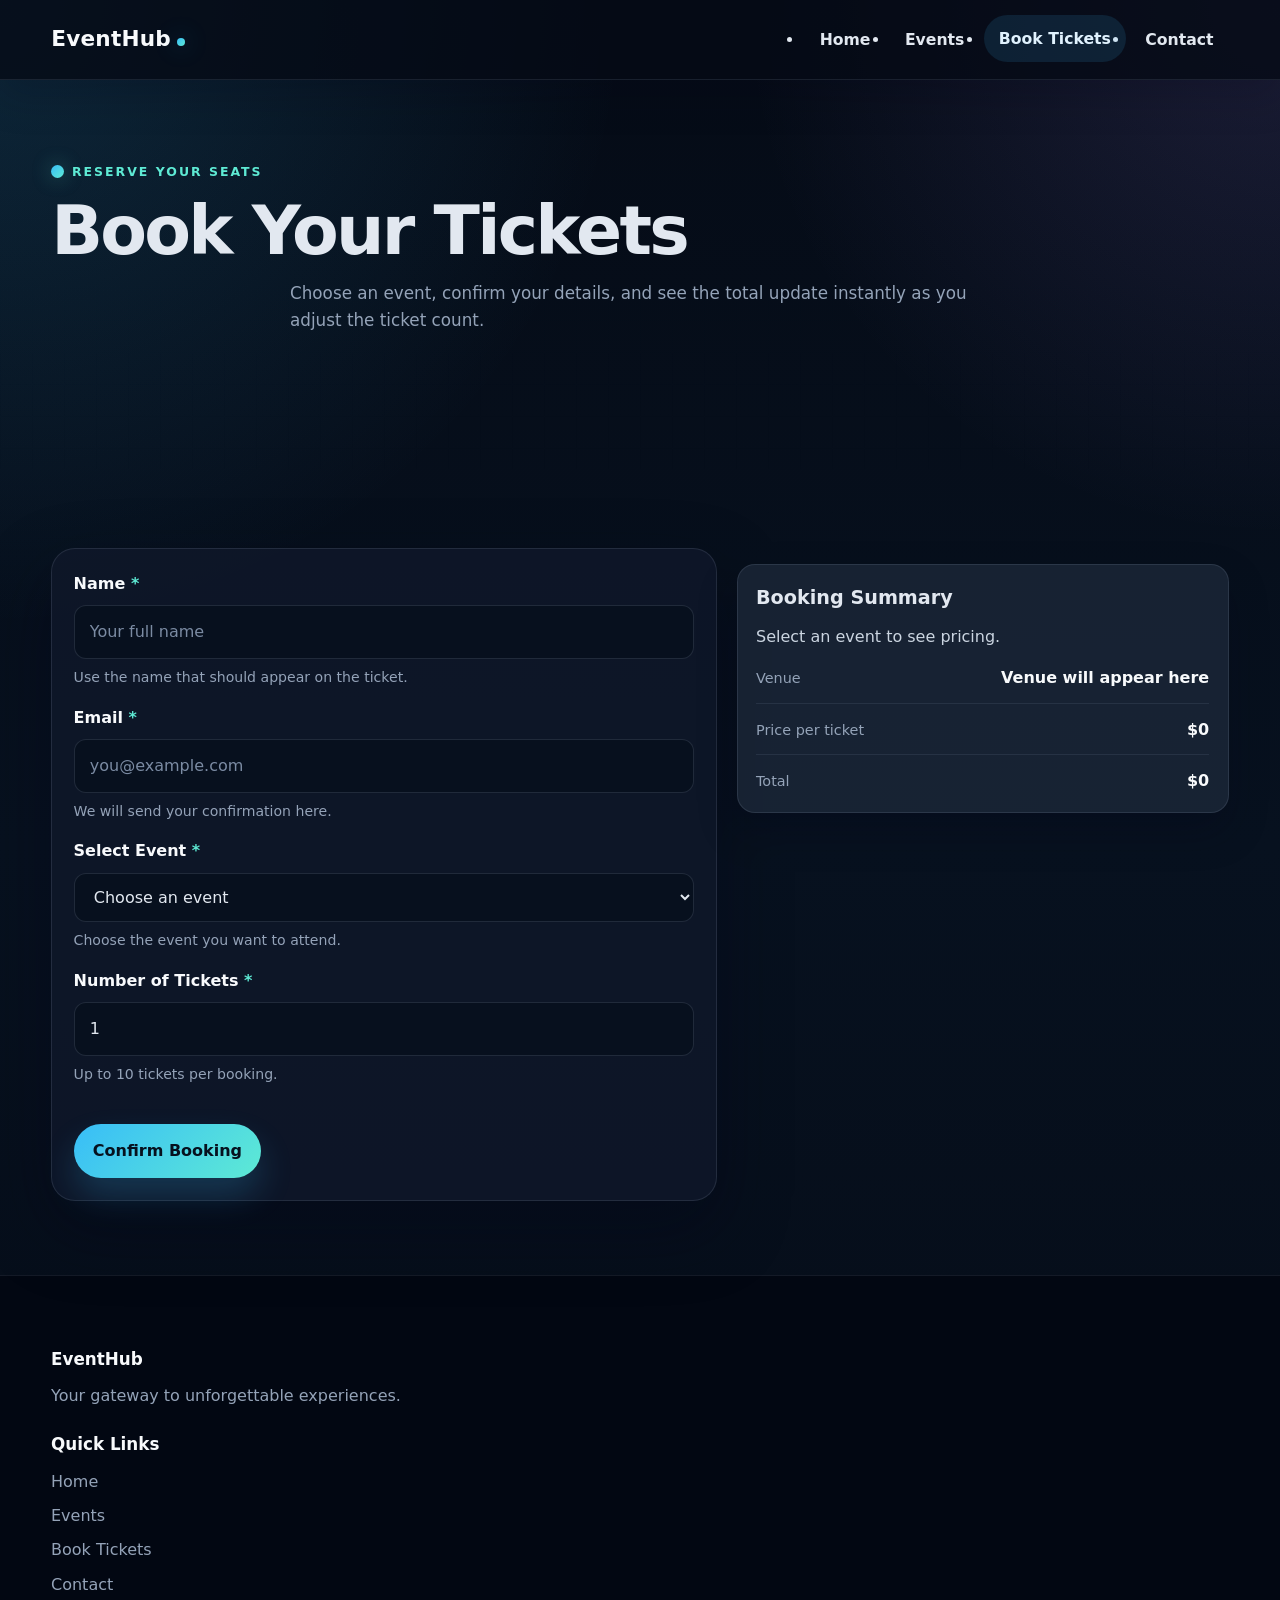
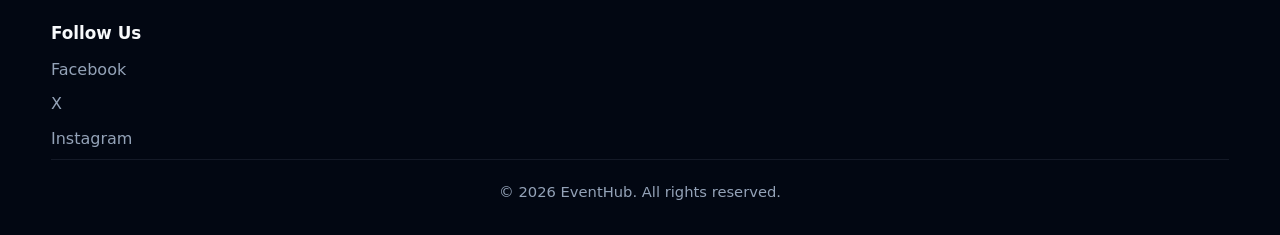
==== booking.html @ 96f81054 "Initial version" ====
<!DOCTYPE html>
<html lang="en">
<head>
    <meta charset="UTF-8">
    <meta name="viewport" content="width=device-width, initial-scale=1.0">
    <meta
        name="description"
        content="Book EventHub tickets with inline validation, live price updates, and clear booking confirmation feedback."
    >
    <title>Book Tickets | EventHub</title>
    <link rel="stylesheet" href="css/styles.css">
</head>
<body>
    <a class="skip-link" href="#main-content">Skip to content</a>

    <nav class="navbar" aria-label="Primary">
        <div class="navbar-container container">
            <div class="navbar-logo">
                <a href="index.html">EventHub</a>
            </div>
            <button class="nav-toggle" type="button" aria-label="Toggle navigation" aria-controls="primary-navigation" aria-expanded="false">
                &#9776;
            </button>
            <ul class="nav-menu" id="primary-navigation">
                <li class="nav-item"><a href="index.html" class="nav-link">Home</a></li>
                <li class="nav-item"><a href="events.html" class="nav-link">Events</a></li>
                <li class="nav-item"><a href="booking.html" class="nav-link active" aria-current="page">Book Tickets</a></li>
                <li class="nav-item"><a href="contact.html" class="nav-link">Contact</a></li>
            </ul>
        </div>
    </nav>

    <main id="main-content">
        <section class="page-hero">
            <div class="container">
                <span class="hero-eyebrow">Reserve your seats</span>
                <h1>Book Your Tickets</h1>
                <p class="section-subtitle">
                    Choose an event, confirm your details, and see the total update instantly as you adjust the ticket count.
                </p>
            </div>
        </section>

        <section class="page-section">
            <div class="container booking-layout">
                <form id="bookingForm" class="booking-form" novalidate>
                    <div class="form-row">
                        <label for="name">Name <span class="required-mark">*</span></label>
                        <input type="text" id="name" name="name" autocomplete="name" required minlength="2" placeholder="Your full name">
                        <p class="field-help">Use the name that should appear on the ticket.</p>
                    </div>

                    <div class="form-row">
                        <label for="email">Email <span class="required-mark">*</span></label>
                        <input type="email" id="email" name="email" autocomplete="email" required placeholder="you@example.com">
                        <p class="field-help">We will send your confirmation here.</p>
                    </div>

                    <div class="form-row">
                        <label for="event">Select Event <span class="required-mark">*</span></label>
                        <select id="event" name="event" required>
                            <option value="" selected disabled>Choose an event</option>
                            <option value="Jazz Night Live" data-price="25" data-venue="Downtown Arena">Jazz Night Live - $25</option>
                            <option value="Summer Rock Fest" data-price="45" data-venue="Riverside Park">Summer Rock Fest - $45</option>
                            <option value="Shakespearian Play" data-price="30" data-venue="Central Theater">Shakespearian Play - $30</option>
                            <option value="Skyline Acoustic Session" data-price="22" data-venue="Skyline Rooftop">Skyline Acoustic Session - $22</option>
                        </select>
                        <p class="field-help">Choose the event you want to attend.</p>
                    </div>

                    <div class="form-row">
                        <label for="tickets">Number of Tickets <span class="required-mark">*</span></label>
                        <input type="number" id="tickets" name="tickets" min="1" max="10" value="1" required inputmode="numeric">
                        <p class="field-help">Up to 10 tickets per booking.</p>
                    </div>

                    <p id="bookingMessage" class="form-message" aria-live="polite"></p>

                    <button type="submit" class="form-submit">Confirm Booking</button>
                </form>

                <aside class="booking-summary">
                    <h2>Booking Summary</h2>
                    <p id="selectedEvent">Select an event to see pricing.</p>
                    <dl class="summary-list">
                        <div>
                            <dt>Venue</dt>
                            <dd id="selectedVenue">Venue will appear here</dd>
                        </div>
                        <div>
                            <dt>Price per ticket</dt>
                            <dd id="pricePerTicket">$0</dd>
                        </div>
                        <div>
                            <dt>Total</dt>
                            <dd id="totalPrice">$0</dd>
                        </div>
                    </dl>
                </aside>
            </div>
        </section>
    </main>

    <footer class="footer">
        <div class="container">
            <div class="footer-content">
                <div class="footer-section">
                    <h4>EventHub</h4>
                    <p>Your gateway to unforgettable experiences.</p>
                </div>
                <div class="footer-section">
                    <h4>Quick Links</h4>
                    <ul>
                        <li><a href="index.html">Home</a></li>
                        <li><a href="events.html">Events</a></li>
                        <li><a href="booking.html">Book Tickets</a></li>
                        <li><a href="contact.html">Contact</a></li>
                    </ul>
                </div>
                <div class="footer-section">
                    <h4>Follow Us</h4>
                    <ul>
                        <li><a href="https://www.facebook.com/" target="_blank" rel="noopener noreferrer">Facebook</a></li>
                        <li><a href="https://x.com/" target="_blank" rel="noopener noreferrer">X</a></li>
                        <li><a href="https://www.instagram.com/" target="_blank" rel="noopener noreferrer">Instagram</a></li>
                    </ul>
                </div>
            </div>
            <div class="footer-bottom">
                <p>&copy; 2026 EventHub. All rights reserved.</p>
            </div>
        </div>
    </footer>

    <script src="js/script.js"></script>
</body>
</html>
---- css/styles.css ----
:root {
    --bg: #07111f;
    --bg-elevated: rgba(11, 20, 34, 0.92);
    --surface: rgba(15, 23, 42, 0.92);
    --surface-strong: rgba(30, 41, 59, 0.9);
    --border: rgba(148, 163, 184, 0.16);
    --border-strong: rgba(56, 189, 248, 0.28);
    --text: #e2e8f0;
    --muted: #94a3b8;
    --accent: #38bdf8;
    --accent-2: #5eead4;
    --accent-3: #a78bfa;
    --success: #22c55e;
    --danger: #fb7185;
    --shadow-lg: 0 28px 70px rgba(2, 6, 23, 0.38);
    --shadow-md: 0 18px 40px rgba(2, 6, 23, 0.24);
    --radius-lg: 24px;
    --radius-md: 18px;
    --radius-sm: 12px;
    --container: 1200px;
}

* {
    box-sizing: border-box;
    margin: 0;
    padding: 0;
}

html {
    scroll-behavior: smooth;
}

body {
    min-height: 100vh;
    font-family: Inter, "Segoe UI", system-ui, -apple-system, BlinkMacSystemFont, sans-serif;
    line-height: 1.6;
    color: var(--text);
    background:
        radial-gradient(circle at top left, rgba(56, 189, 248, 0.16), transparent 28%),
        radial-gradient(circle at top right, rgba(167, 139, 250, 0.14), transparent 24%),
        linear-gradient(180deg, #050b16 0%, #07111f 46%, #050b16 100%);
    overflow-x: hidden;
    -webkit-font-smoothing: antialiased;
    text-rendering: optimizeLegibility;
}

body::before {
    content: "";
    position: fixed;
    inset: 0;
    pointer-events: none;
    background-image:
        linear-gradient(rgba(148, 163, 184, 0.03) 1px, transparent 1px),
        linear-gradient(90deg, rgba(148, 163, 184, 0.03) 1px, transparent 1px);
    background-size: 32px 32px;
    mask-image: linear-gradient(180deg, rgba(0, 0, 0, 0.22), transparent 72%);
}

a {
    color: inherit;
    text-decoration: none;
}

img,
video {
    display: block;
    max-width: 100%;
}

button,
input,
select,
textarea {
    font: inherit;
}

button {
    cursor: pointer;
}

.container {
    width: min(92%, var(--container));
    margin: 0 auto;
}

.skip-link {
    position: absolute;
    left: 1rem;
    top: -4rem;
    z-index: 2000;
    padding: 0.85rem 1rem;
    border-radius: 999px;
    background: var(--accent);
    color: #05111f;
    font-weight: 800;
    transition: top 0.2s ease;
}

.skip-link:focus {
    top: 1rem;
}

.navbar {
    position: sticky;
    top: 0;
    z-index: 1000;
    border-bottom: 1px solid rgba(148, 163, 184, 0.14);
    background: rgba(5, 11, 22, 0.8);
    backdrop-filter: blur(18px);
    box-shadow: 0 16px 40px rgba(2, 6, 23, 0.18);
}

.navbar-container {
    display: flex;
    align-items: center;
    justify-content: space-between;
    gap: 1rem;
    padding: 1rem 0;
}

.navbar-logo {
    display: flex;
    align-items: center;
    gap: 0.65rem;
}

.navbar-logo a {
    font-size: 1.35rem;
    font-weight: 900;
    letter-spacing: 0.01em;
    color: #f8fafc;
}

.navbar-logo a::after {
    content: "";
    display: inline-block;
    width: 0.55rem;
    height: 0.55rem;
    margin-left: 0.35rem;
    border-radius: 50%;
    background: linear-gradient(135deg, var(--accent), var(--accent-2));
    box-shadow: 0 0 24px rgba(56, 189, 248, 0.45);
}

.nav-toggle {
    display: inline-flex;
    align-items: center;
    justify-content: center;
    min-width: 44px;
    min-height: 44px;
    border: 1px solid rgba(148, 163, 184, 0.18);
    border-radius: 999px;
    background: rgba(15, 23, 42, 0.82);
    color: var(--text);
    font-size: 1.15rem;
    line-height: 1;
    transition: transform 0.2s ease, border-color 0.2s ease, background-color 0.2s ease;
}

.nav-toggle:hover,
.nav-toggle:focus-visible {
    border-color: rgba(56, 189, 248, 0.36);
    background: rgba(56, 189, 248, 0.12);
    transform: translateY(-1px);
    outline: none;
}

.nav-menu {
    display: none;
    width: 100%;
    flex-direction: column;
    gap: 0.5rem;
    padding: 0.85rem;
    margin-top: 0.4rem;
    border: 1px solid var(--border);
    border-radius: var(--radius-md);
    background: rgba(5, 11, 22, 0.94);
    box-shadow: var(--shadow-md);
}

.nav-menu.active {
    display: flex;
}

.nav-link {
    display: block;
    padding: 0.85rem 1rem;
    border-radius: 999px;
    color: var(--text);
    font-size: 0.98rem;
    font-weight: 700;
    text-align: center;
    transition: color 0.2s ease, background-color 0.2s ease, transform 0.2s ease;
}

.nav-link:hover,
.nav-link.active {
    color: #e0f2fe;
    background: rgba(56, 189, 248, 0.12);
    transform: translateY(-1px);
}

.hero {
    position: relative;
    isolation: isolate;
    display: grid;
    place-items: center;
    min-height: calc(100vh - 76px);
    padding: 4.5rem 0 4rem;
    overflow: hidden;
}

.hero-video {
    position: absolute;
    inset: 0;
    width: 100%;
    height: 100%;
    object-fit: cover;
    z-index: -2;
    opacity: 0.32;
    filter: saturate(0.9) contrast(1.05);
}

.hero::before {
    content: "";
    position: absolute;
    inset: 0;
    z-index: -1;
    background:
        linear-gradient(135deg, rgba(5, 11, 22, 0.9) 0%, rgba(15, 23, 42, 0.58) 48%, rgba(14, 165, 233, 0.22) 100%),
        linear-gradient(180deg, rgba(5, 11, 22, 0.1) 0%, rgba(5, 11, 22, 0.72) 100%);
}

.hero-content {
    width: min(100%, 760px);
    text-align: center;
}

.hero-eyebrow,
.detail-eyebrow {
    display: inline-flex;
    align-items: center;
    gap: 0.5rem;
    margin-bottom: 1rem;
    color: var(--accent-2);
    font-size: 0.78rem;
    font-weight: 800;
    letter-spacing: 0.16em;
    text-transform: uppercase;
}

.hero-eyebrow::before,
.detail-eyebrow::before {
    content: "";
    width: 0.8rem;
    height: 0.8rem;
    border-radius: 999px;
    background: linear-gradient(135deg, var(--accent), var(--accent-2));
    box-shadow: 0 0 20px rgba(94, 234, 212, 0.36);
}

.hero-content h1,
.page-hero h1,
.featured-events h2,
.experience-section h2,
.detail-title {
    font-weight: 900;
    line-height: 0.98;
    letter-spacing: -0.04em;
    text-wrap: balance;
}

.hero-content h1 {
    font-size: clamp(2.85rem, 10vw, 6rem);
    margin-bottom: 1rem;
}

.hero-content p {
    width: min(100%, 640px);
    margin: 0 auto 1.7rem;
    color: #dbeafe;
    font-size: clamp(1.05rem, 2.2vw, 1.25rem);
}

.hero-actions {
    display: flex;
    flex-direction: column;
    align-items: stretch;
    gap: 0.75rem;
    width: min(100%, 360px);
    margin: 0 auto;
}

.cta-button,
.secondary-button,
.view-details-btn,
.form-submit,
.detail-cta {
    display: inline-flex;
    align-items: center;
    justify-content: center;
    min-height: 48px;
    padding: 0.9rem 1.2rem;
    border-radius: 999px;
    font-weight: 800;
    transition: transform 0.2s ease, box-shadow 0.2s ease, background-color 0.2s ease, color 0.2s ease, border-color 0.2s ease;
}

.cta-button,
.form-submit {
    background: linear-gradient(135deg, var(--accent), var(--accent-2));
    color: #06111e;
    box-shadow: 0 18px 34px rgba(56, 189, 248, 0.2);
    border: 0;
}

.secondary-button,
.view-details-btn {
    border: 1px solid rgba(56, 189, 248, 0.24);
    background: rgba(15, 23, 42, 0.72);
    color: #dbeafe;
}

.cta-button:hover,
.secondary-button:hover,
.view-details-btn:hover,
.form-submit:hover,
.detail-cta:hover {
    transform: translateY(-2px);
}

.cta-button:hover,
.form-submit:hover {
    box-shadow: 0 22px 42px rgba(56, 189, 248, 0.24);
}

.hero-stats {
    display: grid;
    grid-template-columns: repeat(2, minmax(0, 1fr));
    gap: 0.75rem;
    width: min(100%, 560px);
    margin: 1.6rem auto 0;
    list-style: none;
}

.hero-stats li,
.feature-card,
.contact-card,
.booking-summary,
.detail-panel,
.event-card,
.info-panel {
    border: 1px solid var(--border);
    border-radius: var(--radius-md);
    background: var(--surface);
    box-shadow: var(--shadow-md);
}

.hero-stats li {
    padding: 1rem 1rem 0.95rem;
    text-align: left;
}

.hero-stats strong {
    display: block;
    margin-bottom: 0.15rem;
    font-size: 1.3rem;
    color: #f8fafc;
}

.hero-stats span {
    color: var(--muted);
    font-size: 0.92rem;
}

.page-hero,
.featured-events,
.experience-section,
.page-section {
    padding: 4.25rem 0;
}

.page-hero {
    padding-bottom: 1.5rem;
}

.page-hero h1,
.featured-events h2,
.experience-section h2,
.detail-title {
    font-size: clamp(2.35rem, 6vw, 4.25rem);
}

.section-subtitle {
    width: min(100%, 700px);
    margin: 0.9rem auto 0;
    color: var(--muted);
    font-size: 1.05rem;
    text-align: center;
}

.page-hero .section-subtitle {
    margin-top: 1rem;
}

.events-grid,
.experience-grid,
.contact-layout,
.booking-layout,
.detail-layout {
    display: grid;
    gap: 1.25rem;
}

.events-grid {
    margin-top: 2rem;
}

.event-filters {
    display: flex;
    flex-wrap: wrap;
    justify-content: center;
    gap: 0.65rem;
    margin-top: 1.5rem;
}

.filter-btn {
    min-height: 42px;
    padding: 0.7rem 1rem;
    border: 1px solid rgba(148, 163, 184, 0.18);
    border-radius: 999px;
    background: rgba(15, 23, 42, 0.7);
    color: #cbd5e1;
    font-weight: 800;
    transition: transform 0.2s ease, background-color 0.2s ease, color 0.2s ease, border-color 0.2s ease;
}

.filter-btn:hover,
.filter-btn:focus-visible {
    transform: translateY(-1px);
    border-color: rgba(56, 189, 248, 0.32);
    outline: none;
}

.filter-btn.active {
    border-color: transparent;
    background: linear-gradient(135deg, var(--accent), var(--accent-2));
    color: #06111e;
}

.filter-status {
    margin-top: 1rem;
    color: var(--muted);
    text-align: center;
    font-size: 0.95rem;
}

.event-card {
    overflow: hidden;
    transition: transform 0.22s ease, border-color 0.22s ease, box-shadow 0.22s ease, opacity 0.22s ease, max-height 0.3s ease, margin 0.3s ease;
}

.event-card:hover {
    transform: translateY(-6px);
    border-color: rgba(56, 189, 248, 0.32);
    box-shadow: 0 24px 54px rgba(2, 6, 23, 0.34);
}

.event-card.is-hidden {
    max-height: 0;
    margin: 0;
    opacity: 0;
    pointer-events: none;
}

.event-image {
    position: relative;
    overflow: hidden;
}

.event-image img {
    width: 100%;
    height: 210px;
    object-fit: cover;
    transition: transform 0.4s ease, filter 0.4s ease;
}

.event-card:hover .event-image img {
    transform: scale(1.05);
    filter: saturate(1.08);
}

.event-badge {
    position: absolute;
    top: 0.9rem;
    left: 0.9rem;
    padding: 0.35rem 0.7rem;
    border-radius: 999px;
    background: rgba(94, 234, 212, 0.94);
    color: #03312f;
    font-size: 0.76rem;
    font-weight: 900;
    letter-spacing: 0.02em;
}

.event-info {
    padding: 1.25rem;
}

.event-info h3 {
    margin-bottom: 0.85rem;
    font-size: 1.3rem;
    line-height: 1.2;
}

.event-date,
.event-location,
.event-price {
    margin-bottom: 0.45rem;
    color: var(--muted);
    font-size: 0.95rem;
}

.event-price {
    color: var(--accent-2);
    font-weight: 800;
}

.view-details-btn {
    margin-top: 1rem;
    border-color: rgba(56, 189, 248, 0.28);
    color: #d8f5ff;
}

.experience-grid {
    margin-top: 2rem;
}

.feature-card,
.info-panel {
    padding: 1.35rem;
}

.feature-card h3,
.contact-card h3,
.booking-summary h2,
.detail-panel h2 {
    margin-bottom: 0.6rem;
    font-size: 1.2rem;
}

.feature-card p,
.contact-card p,
.booking-summary p,
.detail-panel p {
    color: #cbd5e1;
}

.feature-list,
.detail-list,
.contact-list {
    list-style: none;
}

.feature-list {
    display: grid;
    gap: 0.75rem;
    margin-top: 1rem;
}

.feature-list li,
.detail-list li {
    position: relative;
    padding-left: 1.25rem;
    color: #dbeafe;
}

.feature-list li::before,
.detail-list li::before {
    content: "";
    position: absolute;
    left: 0;
    top: 0.6rem;
    width: 0.5rem;
    height: 0.5rem;
    border-radius: 999px;
    background: linear-gradient(135deg, var(--accent), var(--accent-2));
}

.detail-layout {
    margin-top: 2rem;
}

.detail-media {
    overflow: hidden;
    border-radius: var(--radius-lg);
    border: 1px solid rgba(148, 163, 184, 0.14);
    box-shadow: var(--shadow-lg);
}

.detail-media img {
    width: 100%;
    min-height: 280px;
    object-fit: cover;
}

.detail-panel {
    padding: 1.4rem;
}

.detail-block {
    padding-bottom: 1rem;
    margin-bottom: 1rem;
    border-bottom: 1px solid rgba(148, 163, 184, 0.12);
}

.detail-block:last-of-type {
    margin-bottom: 1.2rem;
    padding-bottom: 0;
    border-bottom: 0;
}

.detail-label {
    display: inline-block;
    margin-bottom: 0.45rem;
    color: var(--accent-2);
    font-size: 0.75rem;
    font-weight: 900;
    letter-spacing: 0.14em;
    text-transform: uppercase;
}

.detail-list {
    display: grid;
    gap: 0.65rem;
    margin-top: 0.3rem;
}

.detail-cta {
    width: 100%;
    border: 0;
    color: #06111e;
    background: linear-gradient(135deg, var(--accent), var(--accent-2));
}

.booking-layout {
    margin-top: 2rem;
}

.booking-form,
.contact-form {
    padding: 1.35rem;
    border: 1px solid var(--border);
    border-radius: var(--radius-lg);
    background: rgba(15, 23, 42, 0.88);
    box-shadow: var(--shadow-lg);
}

.form-row {
    margin-bottom: 1rem;
}

.booking-form label,
.contact-form label {
    display: inline-flex;
    align-items: center;
    gap: 0.35rem;
    margin-bottom: 0.55rem;
    color: #f8fafc;
    font-weight: 700;
}

.required-mark {
    color: var(--accent-2);
    font-weight: 900;
}

.booking-form input,
.booking-form select,
.booking-form textarea,
.contact-form input,
.contact-form select,
.contact-form textarea {
    width: 100%;
    min-height: 48px;
    padding: 0.82rem 0.95rem;
    border: 1px solid rgba(148, 163, 184, 0.18);
    border-radius: var(--radius-sm);
    background: rgba(7, 17, 31, 0.92);
    color: var(--text);
    transition: border-color 0.2s ease, box-shadow 0.2s ease, transform 0.2s ease, background-color 0.2s ease;
}

.booking-form textarea,
.contact-form textarea {
    min-height: 140px;
    resize: vertical;
}

.booking-form input::placeholder,
.contact-form input::placeholder,
.contact-form textarea::placeholder {
    color: #7b8ba3;
}

.booking-form input:focus,
.booking-form select:focus,
.booking-form textarea:focus,
.contact-form input:focus,
.contact-form select:focus,
.contact-form textarea:focus {
    outline: none;
    border-color: var(--accent);
    box-shadow: 0 0 0 4px rgba(56, 189, 248, 0.15);
    background: rgba(7, 17, 31, 1);
}

.booking-form .is-invalid,
.contact-form .is-invalid {
    border-color: rgba(251, 113, 133, 0.9);
    box-shadow: 0 0 0 4px rgba(251, 113, 133, 0.12);
}

.field-help,
.field-error {
    margin-top: 0.45rem;
    font-size: 0.88rem;
}

.field-help {
    color: var(--muted);
}

.field-error {
    min-height: 1.05em;
    color: #fecaca;
}

.booking-summary {
    margin-top: 1rem;
    padding: 1.15rem;
    background: rgba(30, 41, 59, 0.76);
}

.summary-list {
    display: grid;
    gap: 0.8rem;
    margin-top: 1rem;
}

.summary-list div {
    display: flex;
    align-items: baseline;
    justify-content: space-between;
    gap: 1rem;
    padding-bottom: 0.75rem;
    border-bottom: 1px solid rgba(148, 163, 184, 0.12);
}

.summary-list div:last-child {
    padding-bottom: 0;
    border-bottom: 0;
}

.summary-list dt {
    color: var(--muted);
    font-size: 0.9rem;
}

.summary-list dd {
    color: #f8fafc;
    font-weight: 800;
    text-align: right;
}

.form-message {
    min-height: 1.4em;
    margin-top: 1rem;
    font-weight: 700;
    text-align: center;
}

.form-message.is-success {
    color: var(--success);
}

.form-message.is-error {
    color: #fca5a5;
}

.contact-layout {
    margin-top: 2rem;
}

.contact-card {
    padding: 1.35rem;
}

.contact-list {
    display: grid;
    gap: 0.9rem;
    margin-top: 1rem;
}

.contact-list li {
    display: grid;
    gap: 0.25rem;
}

.contact-list strong {
    color: #f8fafc;
}

.contact-list span,
.contact-list a {
    color: var(--muted);
}

.footer {
    margin-top: 1rem;
    padding: 3rem 0 2rem;
    border-top: 1px solid rgba(148, 163, 184, 0.12);
    background: rgba(3, 7, 18, 0.9);
}

.footer-content {
    display: grid;
    gap: 1.4rem;
}

.footer-section h4 {
    margin-bottom: 0.65rem;
    color: #f8fafc;
    font-size: 1.05rem;
}

.footer-section p,
.footer-section a,
.footer-bottom {
    color: var(--muted);
}

.footer-section ul {
    list-style: none;
    display: grid;
    gap: 0.55rem;
}

.footer-section a:hover {
    color: #dbeafe;
}

.footer-bottom {
    margin-top: 1.8rem;
    padding-top: 1.25rem;
    border-top: 1px solid rgba(148, 163, 184, 0.12);
    text-align: center;
    font-size: 0.92rem;
}

.scroll-reveal {
    opacity: 0;
    transform: translateY(18px);
    transition: opacity 0.7s ease, transform 0.7s ease;
    will-change: opacity, transform;
}

.scroll-reveal.is-visible {
    opacity: 1;
    transform: translateY(0);
}

.hero-content.scroll-reveal {
    transform: translateY(10px);
}

.hero-stats.scroll-reveal,
.events-grid.scroll-reveal,
.experience-grid.scroll-reveal,
.booking-layout.scroll-reveal,
.contact-layout.scroll-reveal,
.detail-layout.scroll-reveal,
.footer-content.scroll-reveal {
    transform: translateY(22px);
}

@keyframes fadeIn {
    from {
        opacity: 0;
    }

    to {
        opacity: 1;
    }
}

body {
    animation: fadeIn 0.4s ease both;
}

@media (min-width: 640px) {
    .hero-actions {
        flex-direction: row;
        justify-content: center;
        width: auto;
    }

    .hero-stats {
        grid-template-columns: repeat(4, minmax(0, 1fr));
    }

    .booking-layout,
    .contact-layout {
        grid-template-columns: minmax(0, 1fr);
    }

    .events-grid {
        grid-template-columns: repeat(2, minmax(0, 1fr));
    }

    .experience-grid {
        grid-template-columns: repeat(2, minmax(0, 1fr));
    }
}

@media (min-width: 900px) {
    .navbar-container {
        gap: 1.25rem;
    }

    .nav-toggle {
        display: none;
    }

    .nav-menu {
        display: flex;
        width: auto;
        flex-direction: row;
        align-items: center;
        gap: 0.25rem;
        padding: 0;
        margin: 0;
        border: 0;
        border-radius: 0;
        background: transparent;
        box-shadow: none;
    }

    .nav-link {
        padding: 0.7rem 0.95rem;
    }

    .page-hero,
    .featured-events,
    .experience-section,
    .page-section {
        padding: 5rem 0;
    }

    .hero {
        min-height: calc(100vh - 84px);
    }

    .events-grid {
        grid-template-columns: repeat(3, minmax(0, 1fr));
    }

    .experience-grid {
        grid-template-columns: repeat(3, minmax(0, 1fr));
    }

    .booking-layout {
        grid-template-columns: minmax(0, 1.15fr) minmax(320px, 0.85fr);
        align-items: start;
    }

    .contact-layout {
        grid-template-columns: minmax(280px, 0.78fr) minmax(0, 1.22fr);
        align-items: start;
    }

    .detail-layout {
        grid-template-columns: minmax(0, 1.28fr) minmax(320px, 0.72fr);
        align-items: start;
    }
}

@media (min-width: 1100px) {
    .hero-content {
        text-align: left;
    }

    .hero-content p {
        margin-left: 0;
        margin-right: 0;
    }

    .hero-actions {
        justify-content: flex-start;
    }

    .hero-stats {
        margin-left: 0;
        margin-right: 0;
    }

    .page-hero h1,
    .page-hero .section-subtitle,
    .featured-events h2,
    .experience-section h2 {
        text-align: left;
    }
}

@media (max-width: 899.98px) {
    .page-hero h1,
    .featured-events h2,
    .experience-section h2,
    .detail-title {
        text-align: center;
    }
}

@media (max-width: 639.98px) {
    .hero {
        min-height: 82vh;
        padding: 4rem 0 3rem;
    }

    .hero-stats {
        grid-template-columns: 1fr 1fr;
    }

    .event-image img {
        height: 190px;
    }

    .booking-form,
    .contact-form,
    .booking-summary,
    .contact-card,
    .detail-panel,
    .feature-card,
    .info-panel {
        padding: 1.1rem;
    }

    .footer-content {
        gap: 1.1rem;
    }
}

@media (prefers-reduced-motion: reduce) {
    html {
        scroll-behavior: auto;
    }

    *,
    *::before,
    *::after {
        animation-duration: 0.01ms !important;
        animation-iteration-count: 1 !important;
        transition-duration: 0.01ms !important;
        scroll-behavior: auto !important;
    }

    .scroll-reveal,
    .scroll-reveal.is-visible {
        opacity: 1;
        transform: none;
    }
}
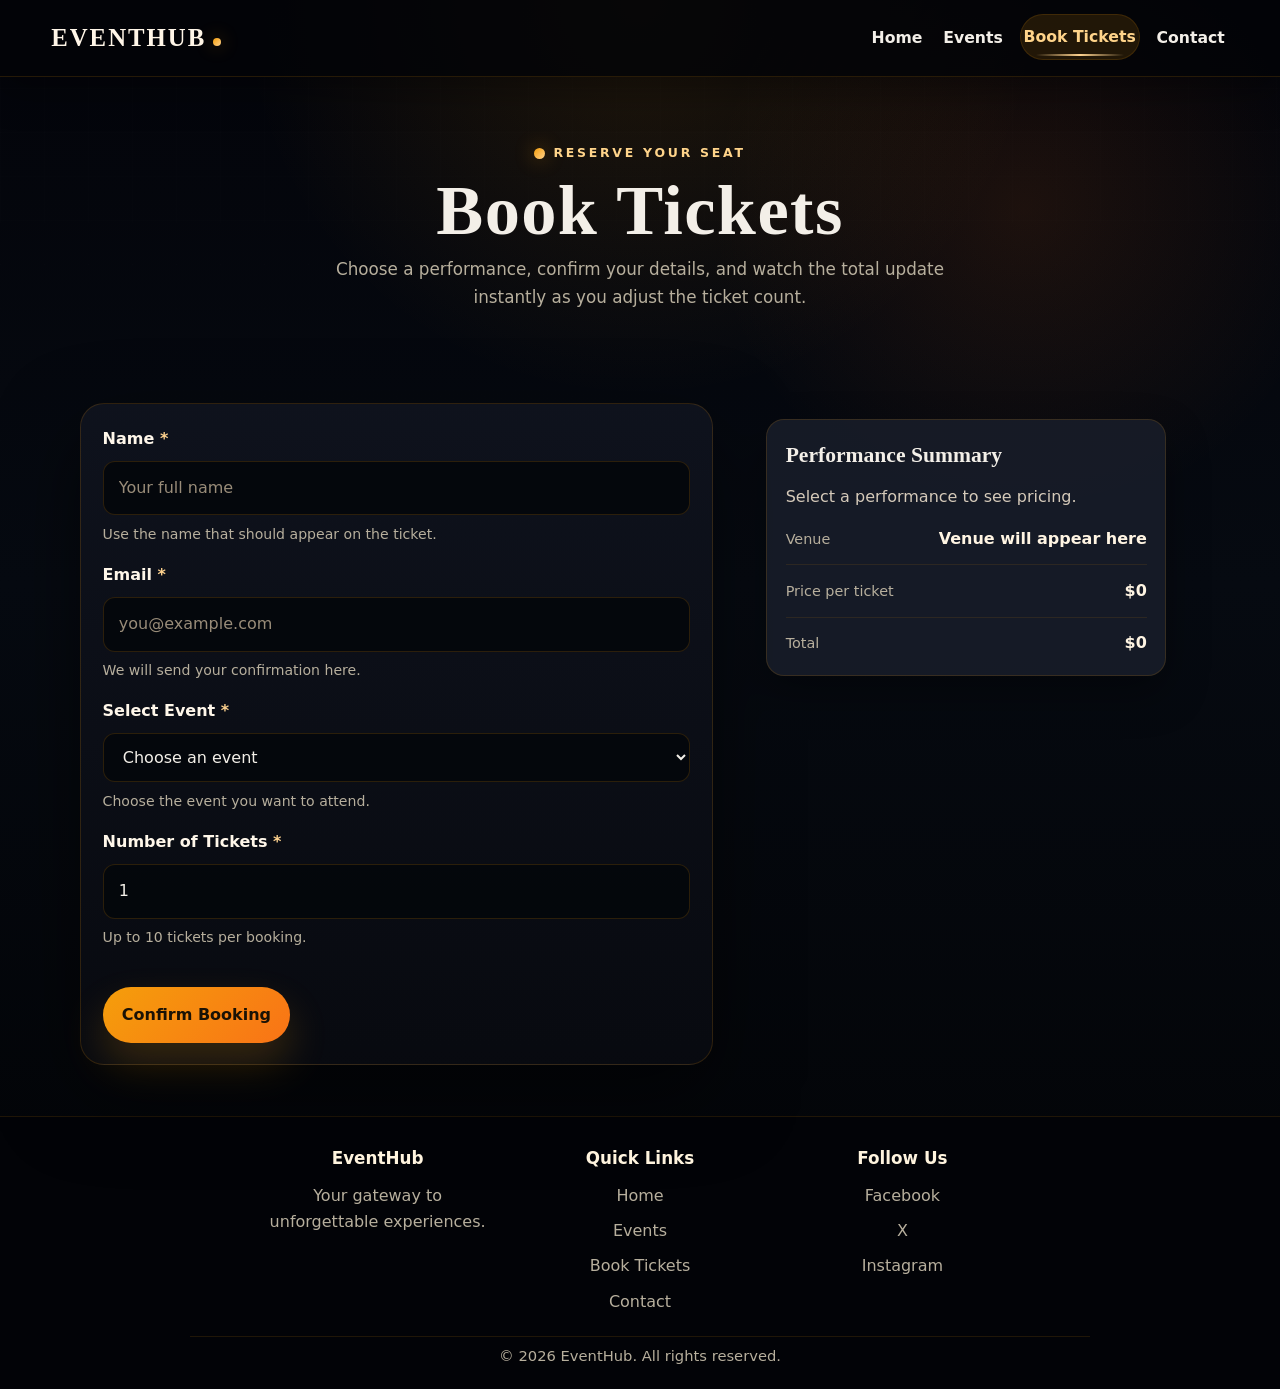
==== commit bf911650: "Polish navbar and layout" ====
--- a/booking.html
+++ b/booking.html
@@ -31,19 +31,19 @@
     </nav>
 
     <main id="main-content">
-        <section class="page-hero">
-            <div class="container">
-                <span class="hero-eyebrow">Reserve your seats</span>
-                <h1>Book Your Tickets</h1>
+        <section class="page-hero page-hero-tight section">
+            <div class="container section-header section-header--compact">
+                <span class="hero-eyebrow">Reserve Your Seat</span>
+                <h1>Book Tickets</h1>
                 <p class="section-subtitle">
-                    Choose an event, confirm your details, and see the total update instantly as you adjust the ticket count.
+                    Choose a performance, confirm your details, and watch the total update instantly as you adjust the ticket count.
                 </p>
             </div>
         </section>
 
-        <section class="page-section">
+        <section class="page-section page-section-tight section section--tight">
             <div class="container booking-layout">
-                <form id="bookingForm" class="booking-form" novalidate>
+                <form id="bookingForm" class="booking-form form-card card" novalidate>
                     <div class="form-row">
                         <label for="name">Name <span class="required-mark">*</span></label>
                         <input type="text" id="name" name="name" autocomplete="name" required minlength="2" placeholder="Your full name">
@@ -76,12 +76,12 @@
 
                     <p id="bookingMessage" class="form-message" aria-live="polite"></p>
 
-                    <button type="submit" class="form-submit">Confirm Booking</button>
+                    <button type="submit" class="form-submit btn btn-primary">Confirm Booking</button>
                 </form>
 
-                <aside class="booking-summary">
-                    <h2>Booking Summary</h2>
-                    <p id="selectedEvent">Select an event to see pricing.</p>
+                <aside class="booking-summary card">
+                    <h2>Performance Summary</h2>
+                    <p id="selectedEvent">Select a performance to see pricing.</p>
                     <dl class="summary-list">
                         <div>
                             <dt>Venue</dt>
--- a/css/styles.css
+++ b/css/styles.css
@@ -1,19 +1,22 @@
 :root {
-    --bg: #07111f;
-    --bg-elevated: rgba(11, 20, 34, 0.92);
-    --surface: rgba(15, 23, 42, 0.92);
-    --surface-strong: rgba(30, 41, 59, 0.9);
-    --border: rgba(148, 163, 184, 0.16);
-    --border-strong: rgba(56, 189, 248, 0.28);
-    --text: #e2e8f0;
-    --muted: #94a3b8;
-    --accent: #38bdf8;
-    --accent-2: #5eead4;
-    --accent-3: #a78bfa;
-    --success: #22c55e;
-    --danger: #fb7185;
-    --shadow-lg: 0 28px 70px rgba(2, 6, 23, 0.38);
-    --shadow-md: 0 18px 40px rgba(2, 6, 23, 0.24);
+    --bg: #05070d;
+    --bg-elevated: rgba(8, 12, 22, 0.92);
+    --surface: rgba(13, 18, 30, 0.92);
+    --surface-strong: rgba(18, 24, 38, 0.96);
+    --surface-soft: rgba(25, 31, 46, 0.9);
+    --border: rgba(245, 158, 11, 0.16);
+    --border-strong: rgba(245, 158, 11, 0.32);
+    --text: #f3efe8;
+    --muted: #b7af9d;
+    --muted-strong: #d6cab2;
+    --accent: #f59e0b;
+    --accent-2: #f97316;
+    --accent-3: #d4af37;
+    --success: #86efac;
+    --danger: #fda4af;
+    --shadow-lg: 0 30px 80px rgba(0, 0, 0, 0.52);
+    --shadow-md: 0 18px 42px rgba(0, 0, 0, 0.35);
+    --shadow-soft: 0 12px 26px rgba(0, 0, 0, 0.22);
     --radius-lg: 24px;
     --radius-md: 18px;
     --radius-sm: 12px;
@@ -32,16 +35,17 @@
 
 body {
     min-height: 100vh;
-    font-family: Inter, "Segoe UI", system-ui, -apple-system, BlinkMacSystemFont, sans-serif;
-    line-height: 1.6;
     color: var(--text);
+    font-family: "Segoe UI", Inter, system-ui, -apple-system, BlinkMacSystemFont, sans-serif;
+    line-height: 1.65;
     background:
-        radial-gradient(circle at top left, rgba(56, 189, 248, 0.16), transparent 28%),
-        radial-gradient(circle at top right, rgba(167, 139, 250, 0.14), transparent 24%),
-        linear-gradient(180deg, #050b16 0%, #07111f 46%, #050b16 100%);
+        radial-gradient(circle at top center, rgba(245, 158, 11, 0.12), transparent 26%),
+        radial-gradient(circle at 80% 15%, rgba(249, 115, 22, 0.1), transparent 20%),
+        linear-gradient(180deg, #03040a 0%, #060a11 42%, #020305 100%);
     overflow-x: hidden;
     -webkit-font-smoothing: antialiased;
     text-rendering: optimizeLegibility;
+    animation: fadeIn 0.45s ease both;
 }
 
 body::before {
@@ -50,10 +54,10 @@
     inset: 0;
     pointer-events: none;
     background-image:
-        linear-gradient(rgba(148, 163, 184, 0.03) 1px, transparent 1px),
-        linear-gradient(90deg, rgba(148, 163, 184, 0.03) 1px, transparent 1px);
-    background-size: 32px 32px;
-    mask-image: linear-gradient(180deg, rgba(0, 0, 0, 0.22), transparent 72%);
+        linear-gradient(rgba(255, 255, 255, 0.03) 1px, transparent 1px),
+        linear-gradient(90deg, rgba(255, 255, 255, 0.03) 1px, transparent 1px);
+    background-size: 44px 44px;
+    mask-image: linear-gradient(180deg, rgba(0, 0, 0, 0.28), transparent 75%);
 }
 
 a {
@@ -81,6 +85,38 @@
 .container {
     width: min(92%, var(--container));
     margin: 0 auto;
+}
+
+.section,
+.featured-events,
+.experience-section,
+.page-section {
+    padding: 3.3rem 0;
+}
+
+.section--tight,
+.page-section-tight {
+    padding-top: 0;
+}
+
+.section-header {
+    width: min(100%, 720px);
+    margin: 0 auto;
+    text-align: center;
+}
+
+.section-header--compact {
+    width: min(100%, 720px);
+    margin: 0 auto 0.35rem;
+    text-align: center;
+}
+
+.section-header .section-subtitle {
+    width: min(100%, 720px);
+}
+
+.section-header--compact .section-subtitle {
+    width: min(100%, 680px);
 }
 
 .skip-link {
@@ -91,7 +127,7 @@
     padding: 0.85rem 1rem;
     border-radius: 999px;
     background: var(--accent);
-    color: #05111f;
+    color: #1a1205;
     font-weight: 800;
     transition: top 0.2s ease;
 }
@@ -104,10 +140,10 @@
     position: sticky;
     top: 0;
     z-index: 1000;
-    border-bottom: 1px solid rgba(148, 163, 184, 0.14);
-    background: rgba(5, 11, 22, 0.8);
+    border-bottom: 1px solid rgba(245, 158, 11, 0.14);
+    background: rgba(3, 4, 8, 0.84);
     backdrop-filter: blur(18px);
-    box-shadow: 0 16px 40px rgba(2, 6, 23, 0.18);
+    box-shadow: 0 14px 36px rgba(0, 0, 0, 0.34);
 }
 
 .navbar-container {
@@ -115,31 +151,28 @@
     align-items: center;
     justify-content: space-between;
     gap: 1rem;
-    padding: 1rem 0;
-}
-
-.navbar-logo {
-    display: flex;
-    align-items: center;
-    gap: 0.65rem;
+    min-height: 76px;
+    padding: 0.9rem 0;
 }
 
 .navbar-logo a {
-    font-size: 1.35rem;
-    font-weight: 900;
-    letter-spacing: 0.01em;
-    color: #f8fafc;
+    font-family: Georgia, "Times New Roman", serif;
+    font-size: 1.55rem;
+    font-weight: 700;
+    letter-spacing: 0.08em;
+    text-transform: uppercase;
+    color: #fff6e8;
 }
 
 .navbar-logo a::after {
     content: "";
     display: inline-block;
-    width: 0.55rem;
-    height: 0.55rem;
-    margin-left: 0.35rem;
-    border-radius: 50%;
-    background: linear-gradient(135deg, var(--accent), var(--accent-2));
-    box-shadow: 0 0 24px rgba(56, 189, 248, 0.45);
+    width: 0.5rem;
+    height: 0.5rem;
+    margin-left: 0.45rem;
+    border-radius: 999px;
+    background: linear-gradient(135deg, var(--accent), #ffd18b);
+    box-shadow: 0 0 18px rgba(245, 158, 11, 0.45);
 }
 
 .nav-toggle {
@@ -148,66 +181,106 @@
     justify-content: center;
     min-width: 44px;
     min-height: 44px;
-    border: 1px solid rgba(148, 163, 184, 0.18);
+    border: 1px solid rgba(245, 158, 11, 0.2);
     border-radius: 999px;
-    background: rgba(15, 23, 42, 0.82);
+    background: rgba(14, 18, 28, 0.88);
     color: var(--text);
     font-size: 1.15rem;
-    line-height: 1;
-    transition: transform 0.2s ease, border-color 0.2s ease, background-color 0.2s ease;
+    transition: transform 0.2s ease, border-color 0.2s ease, background-color 0.2s ease, box-shadow 0.2s ease;
 }
 
 .nav-toggle:hover,
 .nav-toggle:focus-visible {
-    border-color: rgba(56, 189, 248, 0.36);
-    background: rgba(56, 189, 248, 0.12);
+    border-color: rgba(245, 158, 11, 0.5);
+    background: rgba(245, 158, 11, 0.12);
     transform: translateY(-1px);
+    box-shadow: 0 0 0 4px rgba(245, 158, 11, 0.1);
     outline: none;
 }
 
 .nav-menu {
-    display: none;
+    display: flex;
     width: 100%;
     flex-direction: column;
-    gap: 0.5rem;
-    padding: 0.85rem;
-    margin-top: 0.4rem;
+    gap: 0.35rem;
+    padding: 0 0.65rem;
+    margin-top: 0;
     border: 1px solid var(--border);
     border-radius: var(--radius-md);
-    background: rgba(5, 11, 22, 0.94);
+    background: rgba(4, 6, 12, 0.96);
     box-shadow: var(--shadow-md);
+    max-height: 0;
+    overflow: hidden;
+    opacity: 0;
+    transform: translateY(-10px);
+    pointer-events: none;
+    transition: max-height 0.32s ease, opacity 0.24s ease, transform 0.24s ease, padding 0.24s ease, margin-top 0.24s ease;
 }
 
 .nav-menu.active {
-    display: flex;
+    max-height: 240px;
+    opacity: 1;
+    transform: translateY(0);
+    pointer-events: auto;
+    padding: 0.65rem;
+    margin-top: 0.35rem;
+}
+
+.nav-menu,
+.nav-item {
+    list-style: none;
 }
 
 .nav-link {
     display: block;
-    padding: 0.85rem 1rem;
+    padding: 0.7rem 1rem;
     border-radius: 999px;
     color: var(--text);
     font-size: 0.98rem;
     font-weight: 700;
     text-align: center;
-    transition: color 0.2s ease, background-color 0.2s ease, transform 0.2s ease;
+    transition: color 0.2s ease, background-color 0.2s ease, transform 0.2s ease, border-color 0.2s ease;
+    position: relative;
 }
 
 .nav-link:hover,
 .nav-link.active {
-    color: #e0f2fe;
-    background: rgba(56, 189, 248, 0.12);
+    color: #ffd48a;
+    background: rgba(245, 158, 11, 0.12);
     transform: translateY(-1px);
+}
+
+.nav-link::after {
+    content: "";
+    position: absolute;
+    left: 1rem;
+    right: 1rem;
+    bottom: 0.28rem;
+    height: 2px;
+    border-radius: 999px;
+    background: linear-gradient(90deg, rgba(245, 158, 11, 0), #ffd38f, rgba(245, 158, 11, 0));
+    transform: scaleX(0);
+    transform-origin: center;
+    transition: transform 0.22s ease;
+}
+
+.nav-link:hover::after,
+.nav-link.active::after {
+    transform: scaleX(1);
+}
+
+.nav-link.active {
+    box-shadow: inset 0 0 0 1px rgba(245, 158, 11, 0.14);
 }
 
 .hero {
     position: relative;
     isolation: isolate;
     display: grid;
-    place-items: center;
-    min-height: calc(100vh - 76px);
-    padding: 4.5rem 0 4rem;
+    align-items: center;
+    min-height: min(79vh, 690px);
     overflow: hidden;
+    padding: 1.45rem 0 2.3rem;
 }
 
 .hero-video {
@@ -217,8 +290,8 @@
     height: 100%;
     object-fit: cover;
     z-index: -2;
-    opacity: 0.32;
-    filter: saturate(0.9) contrast(1.05);
+    opacity: 0.42;
+    filter: saturate(0.85) contrast(1.08) brightness(0.75);
 }
 
 .hero::before {
@@ -227,13 +300,34 @@
     inset: 0;
     z-index: -1;
     background:
-        linear-gradient(135deg, rgba(5, 11, 22, 0.9) 0%, rgba(15, 23, 42, 0.58) 48%, rgba(14, 165, 233, 0.22) 100%),
-        linear-gradient(180deg, rgba(5, 11, 22, 0.1) 0%, rgba(5, 11, 22, 0.72) 100%);
+        linear-gradient(180deg, rgba(2, 3, 6, 0.2) 0%, rgba(2, 3, 6, 0.72) 62%, rgba(2, 3, 6, 0.94) 100%),
+        linear-gradient(115deg, rgba(0, 0, 0, 0.62) 0%, rgba(6, 8, 15, 0.42) 45%, rgba(245, 158, 11, 0.1) 100%);
+}
+
+.hero::after {
+    content: "";
+    position: absolute;
+    inset: 0;
+    z-index: -1;
+    background: linear-gradient(180deg, transparent 0%, rgba(5, 7, 12, 0.62) 100%);
 }
 
 .hero-content {
     width: min(100%, 760px);
     text-align: center;
+    padding: 0.2rem 0 0.2rem;
+}
+
+.hero-copy {
+    margin-top: clamp(1.5rem, 3vw, 2.4rem);
+    opacity: 0;
+    transform: translateY(14px);
+    transition: opacity 0.55s ease, transform 0.55s ease;
+}
+
+.hero-copy.is-visible {
+    opacity: 1;
+    transform: translateY(0);
 }
 
 .hero-eyebrow,
@@ -241,22 +335,22 @@
     display: inline-flex;
     align-items: center;
     gap: 0.5rem;
-    margin-bottom: 1rem;
-    color: var(--accent-2);
+    margin-bottom: 0.78rem;
+    color: #ffd48a;
     font-size: 0.78rem;
     font-weight: 800;
-    letter-spacing: 0.16em;
+    letter-spacing: 0.22em;
     text-transform: uppercase;
 }
 
 .hero-eyebrow::before,
 .detail-eyebrow::before {
     content: "";
-    width: 0.8rem;
-    height: 0.8rem;
+    width: 0.7rem;
+    height: 0.7rem;
     border-radius: 999px;
-    background: linear-gradient(135deg, var(--accent), var(--accent-2));
-    box-shadow: 0 0 20px rgba(94, 234, 212, 0.36);
+    background: linear-gradient(135deg, var(--accent), #ffd18b);
+    box-shadow: 0 0 20px rgba(245, 158, 11, 0.45);
 }
 
 .hero-content h1,
@@ -264,33 +358,35 @@
 .featured-events h2,
 .experience-section h2,
 .detail-title {
-    font-weight: 900;
+    font-family: Georgia, "Times New Roman", serif;
+    font-weight: 700;
     line-height: 0.98;
-    letter-spacing: -0.04em;
+    letter-spacing: 0.02em;
     text-wrap: balance;
 }
 
 .hero-content h1 {
-    font-size: clamp(2.85rem, 10vw, 6rem);
-    margin-bottom: 1rem;
+    font-size: clamp(2.95rem, 10vw, 6.4rem);
+    margin-bottom: 0;
+    text-shadow: 0 20px 44px rgba(0, 0, 0, 0.48);
 }
 
 .hero-content p {
     width: min(100%, 640px);
-    margin: 0 auto 1.7rem;
-    color: #dbeafe;
-    font-size: clamp(1.05rem, 2.2vw, 1.25rem);
+    margin: 0 auto 1.42rem;
+    color: #f3e5cf;
+    font-size: clamp(1.05rem, 2.2vw, 1.24rem);
 }
 
 .hero-actions {
     display: flex;
     flex-direction: column;
-    align-items: stretch;
     gap: 0.75rem;
     width: min(100%, 360px);
     margin: 0 auto;
 }
 
+.btn,
 .cta-button,
 .secondary-button,
 .view-details-btn,
@@ -306,19 +402,22 @@
     transition: transform 0.2s ease, box-shadow 0.2s ease, background-color 0.2s ease, color 0.2s ease, border-color 0.2s ease;
 }
 
+.btn-primary,
 .cta-button,
-.form-submit {
-    background: linear-gradient(135deg, var(--accent), var(--accent-2));
-    color: #06111e;
-    box-shadow: 0 18px 34px rgba(56, 189, 248, 0.2);
+.form-submit,
+.detail-cta {
     border: 0;
-}
-
+    background: linear-gradient(135deg, #f59e0b, #f97316);
+    color: #1a1205;
+    box-shadow: 0 20px 40px rgba(245, 158, 11, 0.2);
+}
+
+.btn-secondary,
 .secondary-button,
 .view-details-btn {
-    border: 1px solid rgba(56, 189, 248, 0.24);
-    background: rgba(15, 23, 42, 0.72);
-    color: #dbeafe;
+    border: 1px solid rgba(245, 158, 11, 0.22);
+    background: rgba(14, 18, 28, 0.78);
+    color: #fff4df;
 }
 
 .cta-button:hover,
@@ -330,8 +429,9 @@
 }
 
 .cta-button:hover,
-.form-submit:hover {
-    box-shadow: 0 22px 42px rgba(56, 189, 248, 0.24);
+.form-submit:hover,
+.detail-cta:hover {
+    box-shadow: 0 24px 44px rgba(245, 158, 11, 0.22);
 }
 
 .hero-stats {
@@ -339,10 +439,11 @@
     grid-template-columns: repeat(2, minmax(0, 1fr));
     gap: 0.75rem;
     width: min(100%, 560px);
-    margin: 1.6rem auto 0;
+    margin: 1.3rem auto 1.4rem;
     list-style: none;
 }
 
+.card,
 .hero-stats li,
 .feature-card,
 .contact-card,
@@ -350,9 +451,10 @@
 .detail-panel,
 .event-card,
 .info-panel {
-    border: 1px solid var(--border);
+    border: 1px solid rgba(245, 158, 11, 0.15);
     border-radius: var(--radius-md);
-    background: var(--surface);
+    background:
+        linear-gradient(180deg, rgba(17, 22, 34, 0.96) 0%, rgba(8, 10, 16, 0.96) 100%);
     box-shadow: var(--shadow-md);
 }
 
@@ -364,8 +466,8 @@
 .hero-stats strong {
     display: block;
     margin-bottom: 0.15rem;
-    font-size: 1.3rem;
-    color: #f8fafc;
+    color: #fff4df;
+    font-size: 1.2rem;
 }
 
 .hero-stats span {
@@ -373,26 +475,22 @@
     font-size: 0.92rem;
 }
 
-.page-hero,
-.featured-events,
-.experience-section,
-.page-section {
-    padding: 4.25rem 0;
-}
-
 .page-hero {
-    padding-bottom: 1.5rem;
+    padding-bottom: 1rem;
+}
+
+.page-hero-tight {
+    padding-bottom: 0;
 }
 
 .page-hero h1,
 .featured-events h2,
 .experience-section h2,
 .detail-title {
-    font-size: clamp(2.35rem, 6vw, 4.25rem);
+    font-size: clamp(2.35rem, 6vw, 4.4rem);
 }
 
 .section-subtitle {
-    width: min(100%, 700px);
     margin: 0.9rem auto 0;
     color: var(--muted);
     font-size: 1.05rem;
@@ -401,6 +499,10 @@
 
 .page-hero .section-subtitle {
     margin-top: 1rem;
+}
+
+.page-hero-tight .section-subtitle {
+    margin-top: 0.7rem;
 }
 
 .events-grid,
@@ -410,6 +512,9 @@
 .detail-layout {
     display: grid;
     gap: 1.25rem;
+    width: min(100%, 1120px);
+    margin-left: auto;
+    margin-right: auto;
 }
 
 .events-grid {
@@ -427,10 +532,10 @@
 .filter-btn {
     min-height: 42px;
     padding: 0.7rem 1rem;
-    border: 1px solid rgba(148, 163, 184, 0.18);
+    border: 1px solid rgba(245, 158, 11, 0.16);
     border-radius: 999px;
-    background: rgba(15, 23, 42, 0.7);
-    color: #cbd5e1;
+    background: rgba(14, 18, 28, 0.7);
+    color: #dccdb6;
     font-weight: 800;
     transition: transform 0.2s ease, background-color 0.2s ease, color 0.2s ease, border-color 0.2s ease;
 }
@@ -438,14 +543,14 @@
 .filter-btn:hover,
 .filter-btn:focus-visible {
     transform: translateY(-1px);
-    border-color: rgba(56, 189, 248, 0.32);
+    border-color: rgba(245, 158, 11, 0.36);
     outline: none;
 }
 
 .filter-btn.active {
     border-color: transparent;
-    background: linear-gradient(135deg, var(--accent), var(--accent-2));
-    color: #06111e;
+    background: linear-gradient(135deg, #f59e0b, #f97316);
+    color: #1a1205;
 }
 
 .filter-status {
@@ -456,14 +561,26 @@
 }
 
 .event-card {
+    position: relative;
+    display: flex;
+    flex-direction: column;
     overflow: hidden;
     transition: transform 0.22s ease, border-color 0.22s ease, box-shadow 0.22s ease, opacity 0.22s ease, max-height 0.3s ease, margin 0.3s ease;
 }
 
+.event-card::before {
+    content: "";
+    position: absolute;
+    inset: 0;
+    pointer-events: none;
+    background: linear-gradient(180deg, rgba(245, 158, 11, 0.08) 0%, transparent 20%, rgba(0, 0, 0, 0.2) 100%);
+    opacity: 0.85;
+}
+
 .event-card:hover {
-    transform: translateY(-6px);
-    border-color: rgba(56, 189, 248, 0.32);
-    box-shadow: 0 24px 54px rgba(2, 6, 23, 0.34);
+    transform: translateY(-7px);
+    border-color: rgba(245, 158, 11, 0.32);
+    box-shadow: 0 26px 58px rgba(0, 0, 0, 0.42);
 }
 
 .event-card.is-hidden {
@@ -480,14 +597,14 @@
 
 .event-image img {
     width: 100%;
-    height: 210px;
+    height: 260px;
     object-fit: cover;
-    transition: transform 0.4s ease, filter 0.4s ease;
+    transition: transform 0.45s ease, filter 0.45s ease;
 }
 
 .event-card:hover .event-image img {
     transform: scale(1.05);
-    filter: saturate(1.08);
+    filter: saturate(1.08) contrast(1.02);
 }
 
 .event-badge {
@@ -496,40 +613,58 @@
     left: 0.9rem;
     padding: 0.35rem 0.7rem;
     border-radius: 999px;
-    background: rgba(94, 234, 212, 0.94);
-    color: #03312f;
+    background: rgba(245, 158, 11, 0.95);
+    color: #1a1205;
     font-size: 0.76rem;
     font-weight: 900;
-    letter-spacing: 0.02em;
+    letter-spacing: 0.05em;
+    text-transform: uppercase;
+    box-shadow: 0 10px 18px rgba(0, 0, 0, 0.24);
 }
 
 .event-info {
-    padding: 1.25rem;
+    position: relative;
+    display: flex;
+    flex-direction: column;
+    flex: 1;
+    padding: 1.2rem 1.2rem 1.3rem;
+}
+
+.event-info::before {
+    content: "";
+    position: absolute;
+    left: 1.2rem;
+    right: 1.2rem;
+    top: 0;
+    height: 1px;
+    background: linear-gradient(90deg, transparent, rgba(245, 158, 11, 0.42), transparent);
 }
 
 .event-info h3 {
-    margin-bottom: 0.85rem;
-    font-size: 1.3rem;
-    line-height: 1.2;
+    margin-bottom: 0.8rem;
+    font-family: Georgia, "Times New Roman", serif;
+    font-size: 1.55rem;
+    line-height: 1.15;
 }
 
 .event-date,
 .event-location,
 .event-price {
     margin-bottom: 0.45rem;
-    color: var(--muted);
+    color: #d6cab2;
     font-size: 0.95rem;
 }
 
 .event-price {
-    color: var(--accent-2);
+    color: #ffd38f;
     font-weight: 800;
 }
 
 .view-details-btn {
     margin-top: 1rem;
-    border-color: rgba(56, 189, 248, 0.28);
-    color: #d8f5ff;
+    margin-top: auto;
+    border-color: rgba(245, 158, 11, 0.26);
+    color: #fff0d5;
 }
 
 .experience-grid {
@@ -539,6 +674,7 @@
 .feature-card,
 .info-panel {
     padding: 1.35rem;
+    width: 100%;
 }
 
 .feature-card h3,
@@ -546,14 +682,15 @@
 .booking-summary h2,
 .detail-panel h2 {
     margin-bottom: 0.6rem;
-    font-size: 1.2rem;
+    font-family: Georgia, "Times New Roman", serif;
+    font-size: 1.35rem;
 }
 
 .feature-card p,
 .contact-card p,
 .booking-summary p,
 .detail-panel p {
-    color: #cbd5e1;
+    color: #d5caba;
 }
 
 .feature-list,
@@ -572,7 +709,7 @@
 .detail-list li {
     position: relative;
     padding-left: 1.25rem;
-    color: #dbeafe;
+    color: #efe5d5;
 }
 
 .feature-list li::before,
@@ -580,11 +717,12 @@
     content: "";
     position: absolute;
     left: 0;
-    top: 0.6rem;
-    width: 0.5rem;
-    height: 0.5rem;
+    top: 0.62rem;
+    width: 0.48rem;
+    height: 0.48rem;
     border-radius: 999px;
-    background: linear-gradient(135deg, var(--accent), var(--accent-2));
+    background: linear-gradient(135deg, #f59e0b, #ffd38f);
+    box-shadow: 0 0 16px rgba(245, 158, 11, 0.35);
 }
 
 .detail-layout {
@@ -594,7 +732,7 @@
 .detail-media {
     overflow: hidden;
     border-radius: var(--radius-lg);
-    border: 1px solid rgba(148, 163, 184, 0.14);
+    border: 1px solid rgba(245, 158, 11, 0.16);
     box-shadow: var(--shadow-lg);
 }
 
@@ -606,12 +744,13 @@
 
 .detail-panel {
     padding: 1.4rem;
+    width: 100%;
 }
 
 .detail-block {
     padding-bottom: 1rem;
     margin-bottom: 1rem;
-    border-bottom: 1px solid rgba(148, 163, 184, 0.12);
+    border-bottom: 1px solid rgba(245, 158, 11, 0.12);
 }
 
 .detail-block:last-of-type {
@@ -623,7 +762,7 @@
 .detail-label {
     display: inline-block;
     margin-bottom: 0.45rem;
-    color: var(--accent-2);
+    color: #ffd38f;
     font-size: 0.75rem;
     font-weight: 900;
     letter-spacing: 0.14em;
@@ -638,22 +777,23 @@
 
 .detail-cta {
     width: 100%;
-    border: 0;
-    color: #06111e;
-    background: linear-gradient(135deg, var(--accent), var(--accent-2));
 }
 
 .booking-layout {
-    margin-top: 2rem;
-}
-
+    margin-top: 0;
+}
+
+.form-card,
 .booking-form,
 .contact-form {
     padding: 1.35rem;
-    border: 1px solid var(--border);
+    border: 1px solid rgba(245, 158, 11, 0.16);
     border-radius: var(--radius-lg);
-    background: rgba(15, 23, 42, 0.88);
+    background: linear-gradient(180deg, rgba(15, 19, 30, 0.95) 0%, rgba(8, 10, 16, 0.98) 100%);
     box-shadow: var(--shadow-lg);
+    width: 100%;
+    max-width: 720px;
+    justify-self: center;
 }
 
 .form-row {
@@ -666,12 +806,12 @@
     align-items: center;
     gap: 0.35rem;
     margin-bottom: 0.55rem;
-    color: #f8fafc;
+    color: #fff7ea;
     font-weight: 700;
 }
 
 .required-mark {
-    color: var(--accent-2);
+    color: #ffd38f;
     font-weight: 900;
 }
 
@@ -684,9 +824,9 @@
     width: 100%;
     min-height: 48px;
     padding: 0.82rem 0.95rem;
-    border: 1px solid rgba(148, 163, 184, 0.18);
+    border: 1px solid rgba(245, 158, 11, 0.16);
     border-radius: var(--radius-sm);
-    background: rgba(7, 17, 31, 0.92);
+    background: rgba(4, 7, 12, 0.9);
     color: var(--text);
     transition: border-color 0.2s ease, box-shadow 0.2s ease, transform 0.2s ease, background-color 0.2s ease;
 }
@@ -700,7 +840,7 @@
 .booking-form input::placeholder,
 .contact-form input::placeholder,
 .contact-form textarea::placeholder {
-    color: #7b8ba3;
+    color: #998c79;
 }
 
 .booking-form input:focus,
@@ -710,15 +850,15 @@
 .contact-form select:focus,
 .contact-form textarea:focus {
     outline: none;
-    border-color: var(--accent);
-    box-shadow: 0 0 0 4px rgba(56, 189, 248, 0.15);
-    background: rgba(7, 17, 31, 1);
+    border-color: #f59e0b;
+    box-shadow: 0 0 0 4px rgba(245, 158, 11, 0.16);
+    background: rgba(4, 7, 12, 1);
 }
 
 .booking-form .is-invalid,
 .contact-form .is-invalid {
-    border-color: rgba(251, 113, 133, 0.9);
-    box-shadow: 0 0 0 4px rgba(251, 113, 133, 0.12);
+    border-color: rgba(253, 164, 175, 0.9);
+    box-shadow: 0 0 0 4px rgba(253, 164, 175, 0.12);
 }
 
 .field-help,
@@ -739,7 +879,10 @@
 .booking-summary {
     margin-top: 1rem;
     padding: 1.15rem;
-    background: rgba(30, 41, 59, 0.76);
+    background: rgba(24, 29, 42, 0.88);
+    width: 100%;
+    max-width: 400px;
+    justify-self: center;
 }
 
 .summary-list {
@@ -754,7 +897,7 @@
     justify-content: space-between;
     gap: 1rem;
     padding-bottom: 0.75rem;
-    border-bottom: 1px solid rgba(148, 163, 184, 0.12);
+    border-bottom: 1px solid rgba(245, 158, 11, 0.1);
 }
 
 .summary-list div:last-child {
@@ -768,7 +911,7 @@
 }
 
 .summary-list dd {
-    color: #f8fafc;
+    color: #fff5e3;
     font-weight: 800;
     text-align: right;
 }
@@ -785,15 +928,18 @@
 }
 
 .form-message.is-error {
-    color: #fca5a5;
+    color: var(--danger);
 }
 
 .contact-layout {
-    margin-top: 2rem;
+    margin-top: 0;
 }
 
 .contact-card {
     padding: 1.35rem;
+    width: 100%;
+    max-width: 400px;
+    justify-self: center;
 }
 
 .contact-list {
@@ -808,7 +954,7 @@
 }
 
 .contact-list strong {
-    color: #f8fafc;
+    color: #fff6e8;
 }
 
 .contact-list span,
@@ -817,20 +963,23 @@
 }
 
 .footer {
-    margin-top: 1rem;
-    padding: 3rem 0 2rem;
-    border-top: 1px solid rgba(148, 163, 184, 0.12);
-    background: rgba(3, 7, 18, 0.9);
+    margin-top: 0.5rem;
+    padding: 0.4rem 0 1rem;
+    border-top: 1px solid rgba(245, 158, 11, 0.12);
+    background: rgba(3, 4, 8, 0.92);
 }
 
 .footer-content {
     display: grid;
+    grid-template-columns: 1fr;
     gap: 1.4rem;
+    width: min(100%, 900px);
+    margin: 0 auto;
 }
 
 .footer-section h4 {
     margin-bottom: 0.65rem;
-    color: #f8fafc;
+    color: #fff4de;
     font-size: 1.05rem;
 }
 
@@ -847,13 +996,15 @@
 }
 
 .footer-section a:hover {
-    color: #dbeafe;
+    color: #fff4de;
 }
 
 .footer-bottom {
-    margin-top: 1.8rem;
-    padding-top: 1.25rem;
-    border-top: 1px solid rgba(148, 163, 184, 0.12);
+    width: min(100%, 900px);
+    margin: 2.7rem auto 0;
+    padding-top: 0.4rem;
+    padding-bottom: 0.35rem;
+    border-top: 1px solid rgba(245, 158, 11, 0.12);
     text-align: center;
     font-size: 0.92rem;
 }
@@ -894,10 +1045,6 @@
     }
 }
 
-body {
-    animation: fadeIn 0.4s ease both;
-}
-
 @media (min-width: 640px) {
     .hero-actions {
         flex-direction: row;
@@ -907,6 +1054,7 @@
 
     .hero-stats {
         grid-template-columns: repeat(4, minmax(0, 1fr));
+        margin-bottom: 1.7rem;
     }
 
     .booking-layout,
@@ -937,28 +1085,39 @@
         width: auto;
         flex-direction: row;
         align-items: center;
-        gap: 0.25rem;
+        gap: 0.8rem;
+        margin: 0 0 0 auto;
         padding: 0;
-        margin: 0;
         border: 0;
         border-radius: 0;
         background: transparent;
         box-shadow: none;
+        max-height: none;
+        opacity: 1;
+        transform: none;
+        pointer-events: auto;
+        overflow: visible;
     }
 
     .nav-link {
-        padding: 0.7rem 0.95rem;
+        padding: 0.65rem 0.25rem;
     }
 
     .page-hero,
     .featured-events,
     .experience-section,
     .page-section {
-        padding: 5rem 0;
+        padding: 4rem 0;
+    }
+
+    .section--tight,
+    .page-section-tight {
+        padding-top: 0;
     }
 
     .hero {
-        min-height: calc(100vh - 84px);
+        min-height: min(81vh, 730px);
+        padding: 1.45rem 0 2.65rem;
     }
 
     .events-grid {
@@ -975,7 +1134,7 @@
     }
 
     .contact-layout {
-        grid-template-columns: minmax(280px, 0.78fr) minmax(0, 1.22fr);
+        grid-template-columns: minmax(280px, 0.8fr) minmax(0, 1.2fr);
         align-items: start;
     }
 
@@ -983,32 +1142,28 @@
         grid-template-columns: minmax(0, 1.28fr) minmax(320px, 0.72fr);
         align-items: start;
     }
+
+    .footer-content {
+        grid-template-columns: repeat(3, minmax(0, 240px));
+        justify-content: center;
+        justify-items: center;
+        align-items: start;
+        text-align: center;
+    }
+
+    .footer-section {
+        width: 100%;
+    }
 }
 
 @media (min-width: 1100px) {
-    .hero-content {
-        text-align: left;
-    }
-
-    .hero-content p {
-        margin-left: 0;
-        margin-right: 0;
-    }
-
-    .hero-actions {
-        justify-content: flex-start;
-    }
-
-    .hero-stats {
-        margin-left: 0;
-        margin-right: 0;
-    }
-
+    .hero-content,
     .page-hero h1,
     .page-hero .section-subtitle,
     .featured-events h2,
-    .experience-section h2 {
-        text-align: left;
+    .experience-section h2,
+    .detail-title {
+        text-align: center;
     }
 }
 
@@ -1023,8 +1178,8 @@
 
 @media (max-width: 639.98px) {
     .hero {
-        min-height: 82vh;
-        padding: 4rem 0 3rem;
+        min-height: 69vh;
+        padding: 1.1rem 0 2.05rem;
     }
 
     .hero-stats {
@@ -1032,7 +1187,7 @@
     }
 
     .event-image img {
-        height: 190px;
+        height: 200px;
     }
 
     .booking-form,
@@ -1042,11 +1197,16 @@
     .detail-panel,
     .feature-card,
     .info-panel {
-        padding: 1.1rem;
+        padding: 1rem;
     }
 
     .footer-content {
         gap: 1.1rem;
+    }
+
+    .section--tight,
+    .page-section-tight {
+        padding-top: 0;
     }
 }
 
@@ -1069,4 +1229,10 @@
         opacity: 1;
         transform: none;
     }
-}
+
+    .hero-copy,
+    .hero-copy.is-visible {
+        opacity: 1;
+        transform: none;
+    }
+}
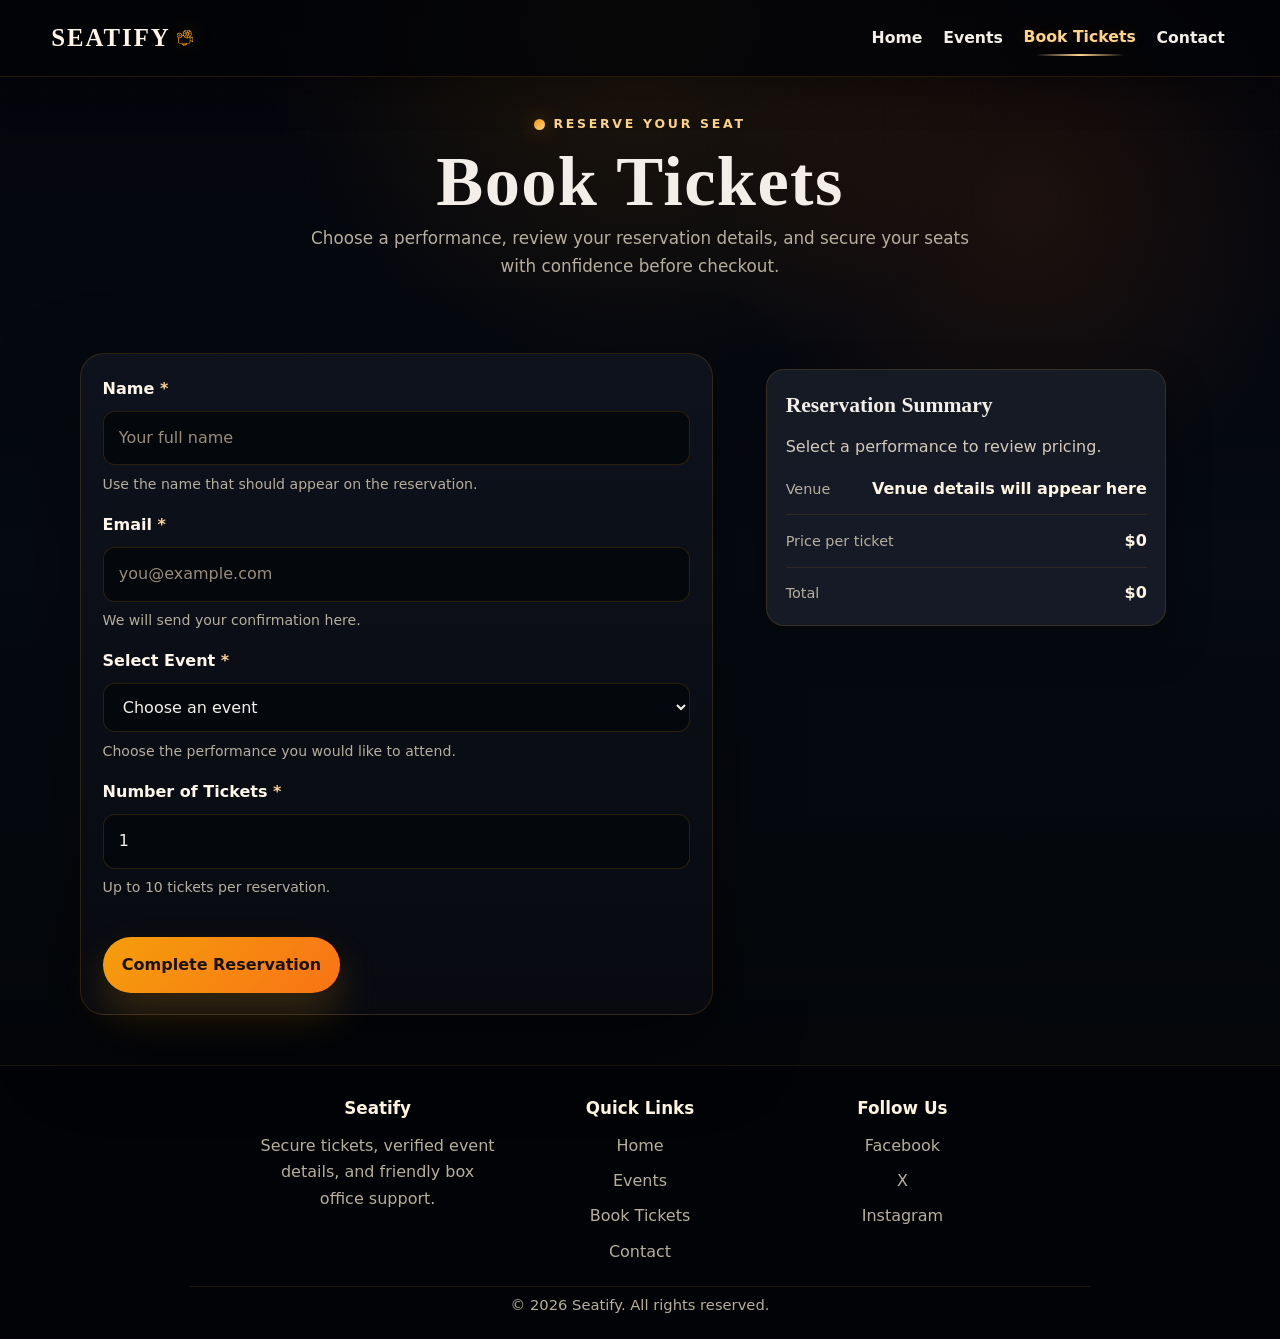
==== commit 125a15ae: "Final project updates" ====
--- a/booking.html
+++ b/booking.html
@@ -5,9 +5,10 @@
     <meta name="viewport" content="width=device-width, initial-scale=1.0">
     <meta
         name="description"
-        content="Book EventHub tickets with inline validation, live price updates, and clear booking confirmation feedback."
+        content="Book Seatify tickets with inline validation, live price updates, and clear booking confirmation feedback."
     >
-    <title>Book Tickets | EventHub</title>
+    <title>Book Tickets | Seatify</title>
+    <link rel="icon" type="image/png" href="images/fancy-mask.png">
     <link rel="stylesheet" href="css/styles.css">
 </head>
 <body>
@@ -16,7 +17,7 @@
     <nav class="navbar" aria-label="Primary">
         <div class="navbar-container container">
             <div class="navbar-logo">
-                <a href="index.html">EventHub</a>
+                <a href="index.html">Seatify</a>
             </div>
             <button class="nav-toggle" type="button" aria-label="Toggle navigation" aria-controls="primary-navigation" aria-expanded="false">
                 &#9776;
@@ -31,12 +32,12 @@
     </nav>
 
     <main id="main-content">
-        <section class="page-hero page-hero-tight section">
+        <section class="page-hero page-hero-tight page-hero-spaced section">
             <div class="container section-header section-header--compact">
                 <span class="hero-eyebrow">Reserve Your Seat</span>
                 <h1>Book Tickets</h1>
                 <p class="section-subtitle">
-                    Choose a performance, confirm your details, and watch the total update instantly as you adjust the ticket count.
+                    Choose a performance, review your reservation details, and secure your seats with confidence before checkout.
                 </p>
             </div>
         </section>
@@ -47,7 +48,7 @@
                     <div class="form-row">
                         <label for="name">Name <span class="required-mark">*</span></label>
                         <input type="text" id="name" name="name" autocomplete="name" required minlength="2" placeholder="Your full name">
-                        <p class="field-help">Use the name that should appear on the ticket.</p>
+                        <p class="field-help">Use the name that should appear on the reservation.</p>
                     </div>
 
                     <div class="form-row">
@@ -65,27 +66,27 @@
                             <option value="Shakespearian Play" data-price="30" data-venue="Central Theater">Shakespearian Play - $30</option>
                             <option value="Skyline Acoustic Session" data-price="22" data-venue="Skyline Rooftop">Skyline Acoustic Session - $22</option>
                         </select>
-                        <p class="field-help">Choose the event you want to attend.</p>
+                        <p class="field-help">Choose the performance you would like to attend.</p>
                     </div>
 
                     <div class="form-row">
                         <label for="tickets">Number of Tickets <span class="required-mark">*</span></label>
                         <input type="number" id="tickets" name="tickets" min="1" max="10" value="1" required inputmode="numeric">
-                        <p class="field-help">Up to 10 tickets per booking.</p>
+                        <p class="field-help">Up to 10 tickets per reservation.</p>
                     </div>
 
                     <p id="bookingMessage" class="form-message" aria-live="polite"></p>
 
-                    <button type="submit" class="form-submit btn btn-primary">Confirm Booking</button>
+                    <button type="submit" class="form-submit btn btn-primary">Complete Reservation</button>
                 </form>
 
                 <aside class="booking-summary card">
-                    <h2>Performance Summary</h2>
-                    <p id="selectedEvent">Select a performance to see pricing.</p>
+                    <h2>Reservation Summary</h2>
+                    <p id="selectedEvent">Select a performance to review pricing.</p>
                     <dl class="summary-list">
                         <div>
                             <dt>Venue</dt>
-                            <dd id="selectedVenue">Venue will appear here</dd>
+                            <dd id="selectedVenue">Venue details will appear here</dd>
                         </div>
                         <div>
                             <dt>Price per ticket</dt>
@@ -105,8 +106,8 @@
         <div class="container">
             <div class="footer-content">
                 <div class="footer-section">
-                    <h4>EventHub</h4>
-                    <p>Your gateway to unforgettable experiences.</p>
+                    <h4>Seatify</h4>
+                    <p>Secure tickets, verified event details, and friendly box office support.</p>
                 </div>
                 <div class="footer-section">
                     <h4>Quick Links</h4>
@@ -127,7 +128,7 @@
                 </div>
             </div>
             <div class="footer-bottom">
-                <p>&copy; 2026 EventHub. All rights reserved.</p>
+                <p>&copy; 2026 Seatify. All rights reserved.</p>
             </div>
         </div>
     </footer>
@@ -135,3 +136,4 @@
     <script src="js/script.js"></script>
 </body>
 </html>
+
--- a/css/styles.css
+++ b/css/styles.css
@@ -156,6 +156,9 @@
 }
 
 .navbar-logo a {
+    display: inline-flex;
+    align-items: center;
+    gap: 0.42rem;
     font-family: Georgia, "Times New Roman", serif;
     font-size: 1.55rem;
     font-weight: 700;
@@ -166,13 +169,11 @@
 
 .navbar-logo a::after {
     content: "";
-    display: inline-block;
-    width: 0.5rem;
-    height: 0.5rem;
-    margin-left: 0.45rem;
-    border-radius: 999px;
-    background: linear-gradient(135deg, var(--accent), #ffd18b);
-    box-shadow: 0 0 18px rgba(245, 158, 11, 0.45);
+    display: block;
+    width: 0.95rem;
+    height: 0.95rem;
+    background: url("../images/fancy-mask.png") center/contain no-repeat;
+    filter: drop-shadow(0 0 10px rgba(245, 158, 11, 0.35));
 }
 
 .nav-toggle {
@@ -234,19 +235,17 @@
 .nav-link {
     display: block;
     padding: 0.7rem 1rem;
-    border-radius: 999px;
     color: var(--text);
     font-size: 0.98rem;
     font-weight: 700;
     text-align: center;
-    transition: color 0.2s ease, background-color 0.2s ease, transform 0.2s ease, border-color 0.2s ease;
+    transition: color 0.2s ease, transform 0.2s ease, border-color 0.2s ease;
     position: relative;
 }
 
 .nav-link:hover,
 .nav-link.active {
     color: #ffd48a;
-    background: rgba(245, 158, 11, 0.12);
     transform: translateY(-1px);
 }
 
@@ -270,7 +269,7 @@
 }
 
 .nav-link.active {
-    box-shadow: inset 0 0 0 1px rgba(245, 158, 11, 0.14);
+    text-shadow: 0 0 12px rgba(245, 158, 11, 0.16);
 }
 
 .hero {
@@ -290,8 +289,8 @@
     height: 100%;
     object-fit: cover;
     z-index: -2;
-    opacity: 0.42;
-    filter: saturate(0.85) contrast(1.08) brightness(0.75);
+    opacity: 0.88;
+    filter: saturate(0.9) contrast(1.06) brightness(0.88);
 }
 
 .hero::before {
@@ -309,7 +308,7 @@
     position: absolute;
     inset: 0;
     z-index: -1;
-    background: linear-gradient(180deg, transparent 0%, rgba(5, 7, 12, 0.62) 100%);
+    background: linear-gradient(180deg, transparent 0%, rgba(5, 7, 12, 0.34) 100%);
 }
 
 .hero-content {
@@ -460,7 +459,10 @@
 
 .hero-stats li {
     padding: 1rem 1rem 0.95rem;
-    text-align: left;
+    text-align: center;
+    display: flex;
+    flex-direction: column;
+    align-items: center;
 }
 
 .hero-stats strong {
@@ -480,7 +482,15 @@
 }
 
 .page-hero-tight {
-    padding-bottom: 0;
+    padding-bottom: 0.4rem;
+}
+
+.page-hero-spaced {
+    padding-bottom: 1.8rem;
+}
+
+.detail-page-section {
+    padding-top: 1.1rem;
 }
 
 .page-hero h1,
@@ -502,7 +512,7 @@
 }
 
 .page-hero-tight .section-subtitle {
-    margin-top: 0.7rem;
+    margin-top: 0.55rem;
 }
 
 .events-grid,
@@ -584,15 +594,23 @@
 }
 
 .event-card.is-hidden {
-    max-height: 0;
-    margin: 0;
-    opacity: 0;
-    pointer-events: none;
+    display: none;
 }
 
 .event-image {
     position: relative;
     overflow: hidden;
+}
+
+.event-card--festival .event-image::after {
+    content: "";
+    position: absolute;
+    inset: 0;
+    background:
+        linear-gradient(180deg, rgba(15, 7, 4, 0.12) 0%, rgba(77, 25, 5, 0.24) 55%, rgba(245, 103, 19, 0.28) 100%),
+        linear-gradient(135deg, rgba(245, 158, 11, 0.12) 0%, rgba(249, 115, 22, 0.22) 100%);
+    mix-blend-mode: multiply;
+    pointer-events: none;
 }
 
 .event-image img {
@@ -602,9 +620,37 @@
     transition: transform 0.45s ease, filter 0.45s ease;
 }
 
+.event-card--festival .event-image img {
+    filter: saturate(1.15) contrast(1.08) brightness(0.92) sepia(0.28) hue-rotate(-10deg);
+}
+
+.event-card--theater .event-image img {
+    filter: saturate(1.12) contrast(1.06) brightness(0.92) sepia(0.22) hue-rotate(-18deg);
+}
+
+.event-card--acoustic .event-image img {
+    filter: saturate(1.1) contrast(1.06) brightness(0.92) sepia(0.2) hue-rotate(-14deg);
+}
+
 .event-card:hover .event-image img {
     transform: scale(1.05);
     filter: saturate(1.08) contrast(1.02);
+}
+
+.event-card--festival:hover .event-image img {
+    filter: saturate(1.2) contrast(1.05) brightness(0.9) sepia(0.34) hue-rotate(-8deg);
+}
+
+.event-card--theater:hover .event-image img {
+    filter: saturate(1.16) contrast(1.08) brightness(0.9) sepia(0.28) hue-rotate(-14deg);
+}
+
+.event-card--acoustic:hover .event-image img {
+    filter: saturate(1.14) contrast(1.08) brightness(0.9) sepia(0.24) hue-rotate(-10deg);
+}
+
+.detail-media--acoustic img {
+    filter: saturate(1.08) contrast(1.04) brightness(0.94) sepia(0.18) hue-rotate(-12deg);
 }
 
 .event-badge {
@@ -677,6 +723,10 @@
     width: 100%;
 }
 
+.feature-card {
+    text-align: center;
+}
+
 .feature-card h3,
 .contact-card h3,
 .booking-summary h2,
@@ -703,23 +753,30 @@
     display: grid;
     gap: 0.75rem;
     margin-top: 1rem;
+    justify-items: center;
 }
 
 .feature-list li,
 .detail-list li {
     position: relative;
-    padding-left: 1.25rem;
+    padding-left: 0;
     color: #efe5d5;
+}
+
+.feature-list li {
+    display: flex;
+    align-items: center;
+    justify-content: center;
+    gap: 0.55rem;
 }
 
 .feature-list li::before,
 .detail-list li::before {
     content: "";
-    position: absolute;
-    left: 0;
-    top: 0.62rem;
+    position: static;
     width: 0.48rem;
     height: 0.48rem;
+    flex: 0 0 auto;
     border-radius: 999px;
     background: linear-gradient(135deg, #f59e0b, #ffd38f);
     box-shadow: 0 0 16px rgba(245, 158, 11, 0.35);
@@ -727,6 +784,7 @@
 
 .detail-layout {
     margin-top: 2rem;
+    margin-bottom: 2.5rem;
 }
 
 .detail-media {
@@ -734,11 +792,13 @@
     border-radius: var(--radius-lg);
     border: 1px solid rgba(245, 158, 11, 0.16);
     box-shadow: var(--shadow-lg);
+    width: 100%;
+    min-height: 280px;
 }
 
 .detail-media img {
     width: 100%;
-    min-height: 280px;
+    height: 100%;
     object-fit: cover;
 }
 
@@ -975,6 +1035,8 @@
     gap: 1.4rem;
     width: min(100%, 900px);
     margin: 0 auto;
+    justify-items: center;
+    text-align: center;
 }
 
 .footer-section h4 {
@@ -1110,6 +1172,18 @@
         padding: 4rem 0;
     }
 
+    .page-hero-tight {
+        padding: 2.2rem 0 0.9rem;
+    }
+
+    .page-hero-spaced {
+        padding-bottom: 2.8rem;
+    }
+
+    .detail-page-section {
+        padding-top: 1.75rem;
+    }
+
     .section--tight,
     .page-section-tight {
         padding-top: 0;
@@ -1141,6 +1215,7 @@
     .detail-layout {
         grid-template-columns: minmax(0, 1.28fr) minmax(320px, 0.72fr);
         align-items: start;
+        margin-bottom: 3rem;
     }
 
     .footer-content {
@@ -1153,6 +1228,7 @@
 
     .footer-section {
         width: 100%;
+        text-align: center;
     }
 }
 
@@ -1177,6 +1253,31 @@
 }
 
 @media (max-width: 639.98px) {
+    .navbar-container {
+        display: grid;
+        grid-template-columns: 1fr auto;
+        grid-template-areas:
+            "brand toggle"
+            "menu menu";
+        align-items: center;
+        column-gap: 0.85rem;
+    }
+
+    .navbar-logo {
+        grid-area: brand;
+        margin-right: 0;
+    }
+
+    .nav-toggle {
+        grid-area: toggle;
+        justify-self: end;
+        margin-left: 0;
+    }
+
+    .nav-menu {
+        grid-area: menu;
+    }
+
     .hero {
         min-height: 69vh;
         padding: 1.1rem 0 2.05rem;
@@ -1200,6 +1301,15 @@
         padding: 1rem;
     }
 
+    .booking-form,
+    .contact-form,
+    .booking-summary,
+    .contact-card {
+        width: calc(100% - 1.1rem);
+        margin-left: auto;
+        margin-right: auto;
+    }
+
     .footer-content {
         gap: 1.1rem;
     }
@@ -1207,6 +1317,10 @@
     .section--tight,
     .page-section-tight {
         padding-top: 0;
+    }
+
+    .detail-page-section {
+        padding-top: 0.9rem;
     }
 }
 
